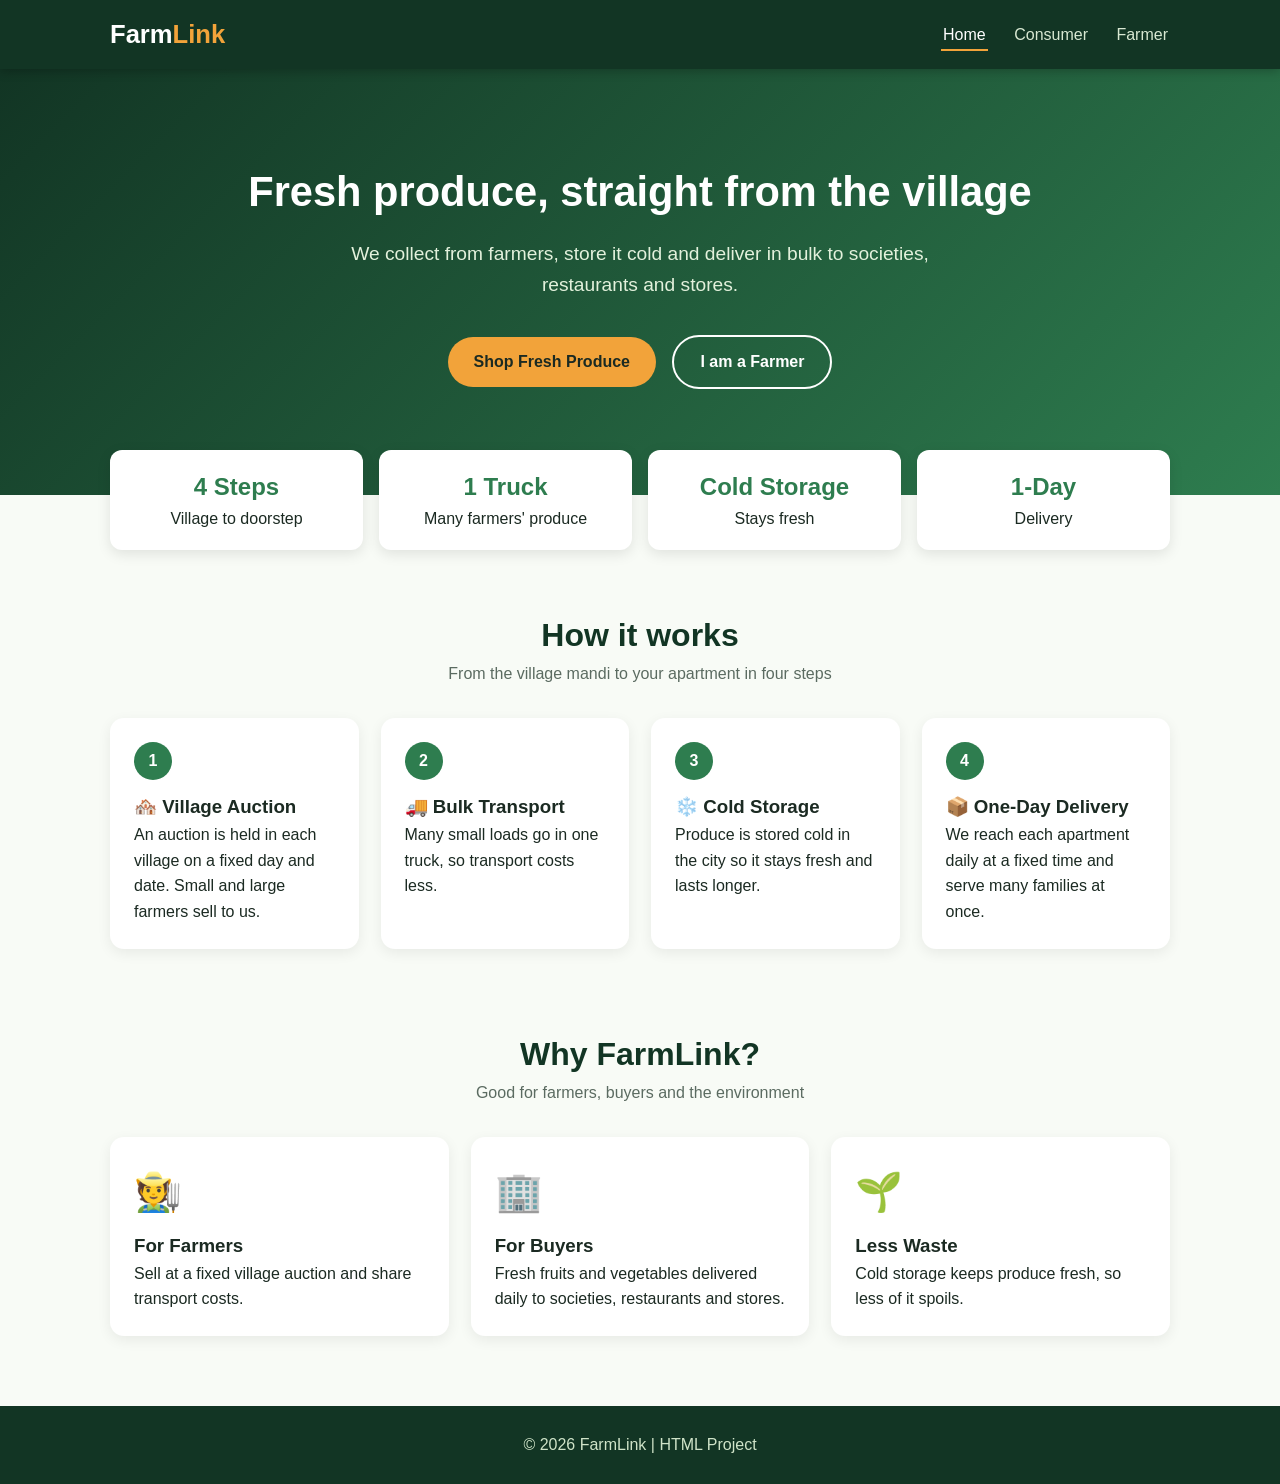
==== index.html @ fadad2f9 "Add files via upload" ====
<!DOCTYPE html>
<html lang="en">
<head>
  <meta charset="UTF-8">
  <meta name="viewport" content="width=device-width, initial-scale=1.0">
  <title>FarmLink | Fresh Produce Marketplace</title>
  <link rel="stylesheet" href="style.css">
</head>
<body>

<header>
  <div class="nav-bar">
    <h1 class="logo">Farm<span>Link</span></h1>
    <nav>
      <a href="index.html" class="active">Home</a>
      <a href="consumer.html">Consumer</a>
      <a href="farmer.html">Farmer</a>
    </nav>
  </div>
</header>

<main>
  <section class="hero">
    <h2>Fresh produce, straight from the village</h2>
    <p>We collect from farmers, store it cold and deliver in bulk to societies, restaurants and stores.</p>
    <a class="btn btn-primary" href="consumer.html">Shop Fresh Produce</a>
    <a class="btn btn-outline" href="farmer.html">I am a Farmer</a>
  </section>

  <div class="stats">
    <div class="stat"><strong>4 Steps</strong>Village to doorstep</div>
    <div class="stat"><strong>1 Truck</strong>Many farmers' produce</div>
    <div class="stat"><strong>Cold Storage</strong>Stays fresh</div>
    <div class="stat"><strong>1-Day</strong>Delivery</div>
  </div>

  <section class="page-section">
    <h2 class="section-title">How it works</h2>
    <p class="section-sub">From the village mandi to your apartment in four steps</p>
    <div class="grid">
      <div class="card">
        <div class="step-num">1</div>
        <h3>🏘️ Village Auction</h3>
        <p>An auction is held in each village on a fixed day and date. Small and large farmers sell to us.</p>
      </div>
      <div class="card">
        <div class="step-num">2</div>
        <h3>🚚 Bulk Transport</h3>
        <p>Many small loads go in one truck, so transport costs less.</p>
      </div>
      <div class="card">
        <div class="step-num">3</div>
        <h3>❄️ Cold Storage</h3>
        <p>Produce is stored cold in the city so it stays fresh and lasts longer.</p>
      </div>
      <div class="card">
        <div class="step-num">4</div>
        <h3>📦 One-Day Delivery</h3>
        <p>We reach each apartment daily at a fixed time and serve many families at once.</p>
      </div>
    </div>
  </section>

  <section class="page-section">
    <h2 class="section-title">Why FarmLink?</h2>
    <p class="section-sub">Good for farmers, buyers and the environment</p>
    <div class="grid">
      <div class="card"><div class="icon">🧑‍🌾</div><h3>For Farmers</h3><p>Sell at a fixed village auction and share transport costs.</p></div>
      <div class="card"><div class="icon">🏢</div><h3>For Buyers</h3><p>Fresh fruits and vegetables delivered daily to societies, restaurants and stores.</p></div>
      <div class="card"><div class="icon">🌱</div><h3>Less Waste</h3><p>Cold storage keeps produce fresh, so less of it spoils.</p></div>
    </div>
  </section>
</main>

<footer><p>&copy; 2026 FarmLink | HTML Project</p></footer>

</body>
</html>
---- style.css ----
/* ===== Colours and basic setup ===== */
:root {
  --green: #2e7d4f;
  --dark: #123524;
  --light: #eef5ea;
  --orange: #f2a33a;
  --text: #1b2a22;
}
* { box-sizing: border-box; margin: 0; padding: 0; }
body {
  font-family: 'Segoe UI', Tahoma, Arial, sans-serif;
  color: var(--text);
  background: #f8fbf6;
  line-height: 1.6;
}
a { text-decoration: none; }

/* ===== Header and menu ===== */
header {
  background: var(--dark);
  position: sticky;
  top: 0;
  z-index: 10;
  box-shadow: 0 2px 10px rgba(0, 0, 0, 0.25);
}
.nav-bar {
  display: flex;
  justify-content: space-between;
  align-items: center;
  max-width: 1100px;
  margin: 0 auto;
  padding: 14px 20px;
}
.logo { color: #fff; font-size: 1.6rem; font-weight: 700; }
.logo span { color: var(--orange); }
nav a {
  color: #d8e8d2;
  margin-left: 20px;
  padding: 6px 2px;
  border-bottom: 2px solid transparent;
  transition: 0.2s;
}
nav a:hover, nav a.active { color: #fff; border-bottom-color: var(--orange); }

/* ===== Buttons ===== */
.btn {
  display: inline-block;
  padding: 12px 26px;
  border-radius: 30px;
  font-weight: 600;
  font-size: 1rem;
  margin: 6px;
  border: none;
  cursor: pointer;
  transition: 0.2s;
}
.btn:hover { transform: translateY(-3px); }
.btn-primary { background: var(--orange); color: var(--text); }
.btn-green { background: var(--green); color: #fff; }
.btn-outline { border: 2px solid #fff; color: #fff; background: transparent; }

/* ===== Hero (big banner on home page) ===== */
.hero {
  background: linear-gradient(135deg, #123524, #2e7d4f);
  color: #fff;
  text-align: center;
  padding: 90px 20px 100px;
}
.hero h2 { font-size: 2.6rem; margin-bottom: 14px; }
.hero p { font-size: 1.2rem; max-width: 620px; margin: 0 auto 28px; color: #e3f1dc; }

/* ===== Small stats strip ===== */
.stats {
  display: grid;
  grid-template-columns: repeat(auto-fit, minmax(180px, 1fr));
  gap: 16px;
  max-width: 1100px;
  margin: -45px auto 0;
  padding: 0 20px;
  position: relative;
}
.stat {
  background: #fff;
  border-radius: 12px;
  padding: 18px;
  text-align: center;
  box-shadow: 0 4px 14px rgba(0, 0, 0, 0.1);
}
.stat strong { display: block; font-size: 1.5rem; color: var(--green); }

/* ===== Sections and cards ===== */
.page-section { max-width: 1100px; margin: 0 auto; padding: 60px 20px 20px; }
.section-title { text-align: center; font-size: 2rem; color: var(--dark); }
.section-sub { text-align: center; color: #5b6b61; margin-bottom: 32px; }
.grid {
  display: grid;
  grid-template-columns: repeat(auto-fit, minmax(230px, 1fr));
  gap: 22px;
}
.card {
  background: #fff;
  border-radius: 14px;
  padding: 24px;
  box-shadow: 0 4px 14px rgba(0, 0, 0, 0.07);
  transition: 0.25s;
}
.card:hover { transform: translateY(-6px); box-shadow: 0 10px 24px rgba(0, 0, 0, 0.13); }
.card .icon { font-size: 2.4rem; margin-bottom: 8px; }
.step-num {
  width: 38px; height: 38px;
  border-radius: 50%;
  background: var(--green);
  color: #fff;
  display: flex; align-items: center; justify-content: center;
  font-weight: 700;
  margin-bottom: 12px;
}

/* ===== Page banner (consumer and farmer pages) ===== */
.page-banner { background: var(--light); padding: 40px 20px; text-align: center; }
.page-banner h2 { font-size: 2rem; color: var(--dark); }

/* ===== Forms ===== */
label { display: block; font-weight: 600; margin-bottom: 6px; }
input, select {
  width: 100%;
  padding: 12px 14px;
  border: 2px solid #d5e4d0;
  border-radius: 10px;
  font-size: 1rem;
  background: #fff;
}
input:focus, select:focus { outline: none; border-color: var(--green); }
.form-row { margin-bottom: 16px; }
.message { margin-top: 12px; font-weight: 600; color: var(--green); }

/* ===== Consumer page ===== */
.shop-layout { display: grid; grid-template-columns: 2fr 1fr; gap: 24px; }
.product { text-align: center; }
.product .emoji { font-size: 3.5rem; }
.price { color: var(--green); font-weight: 700; font-size: 1.2rem; margin: 6px 0 12px; }
.cart-box { position: sticky; top: 90px; align-self: start; }
.cart-item {
  display: flex;
  justify-content: space-between;
  padding: 8px 0;
  border-bottom: 1px solid #e5eee1;
}
.cart-total { font-weight: 700; font-size: 1.2rem; margin: 14px 0; }

/* ===== Farmer page ===== */
.two-col { display: grid; grid-template-columns: 1fr 1fr; gap: 24px; }

/* ===== Tables ===== */
table {
  width: 100%;
  border-collapse: collapse;
  background: #fff;
  border-radius: 12px;
  overflow: hidden;
  box-shadow: 0 4px 14px rgba(0, 0, 0, 0.07);
}
th { background: var(--green); color: #fff; text-align: left; padding: 12px; }
td { padding: 12px; border-bottom: 1px solid #e5eee1; }
tr:hover td { background: var(--light); }

/* ===== Footer ===== */
footer {
  background: var(--dark);
  color: #cfe3c8;
  text-align: center;
  padding: 26px 20px;
  margin-top: 50px;
}

/* ===== Mobile screens ===== */
@media (max-width: 800px) {
  .shop-layout, .two-col { grid-template-columns: 1fr; }
  .hero h2 { font-size: 2rem; }
  .nav-bar { flex-direction: column; gap: 8px; }
  nav a { margin: 0 10px; }
  .cart-box { position: static; }
}
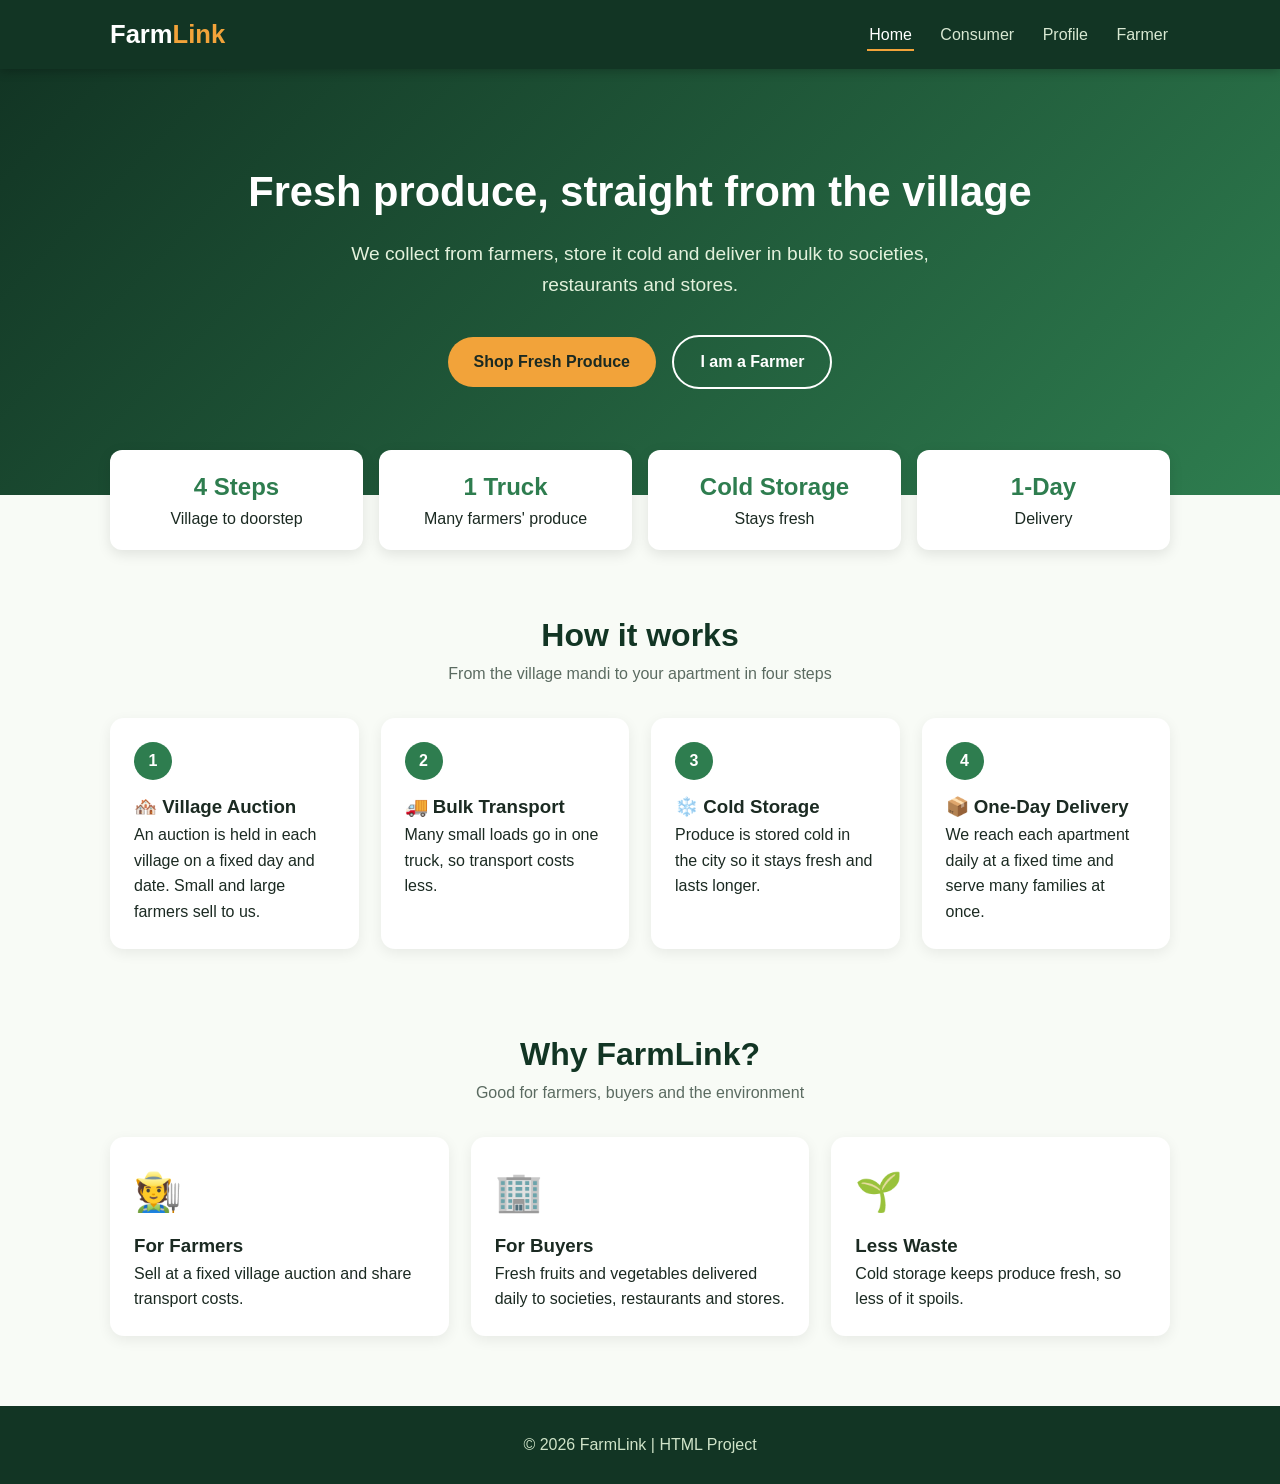
==== commit c0bd4ade: "Add files via upload" ====
--- a/index.html
+++ b/index.html
@@ -14,6 +14,7 @@
     <nav>
       <a href="index.html" class="active">Home</a>
       <a href="consumer.html">Consumer</a>
+      <a href="profile.html">Profile</a>
       <a href="farmer.html">Farmer</a>
     </nav>
   </div>
